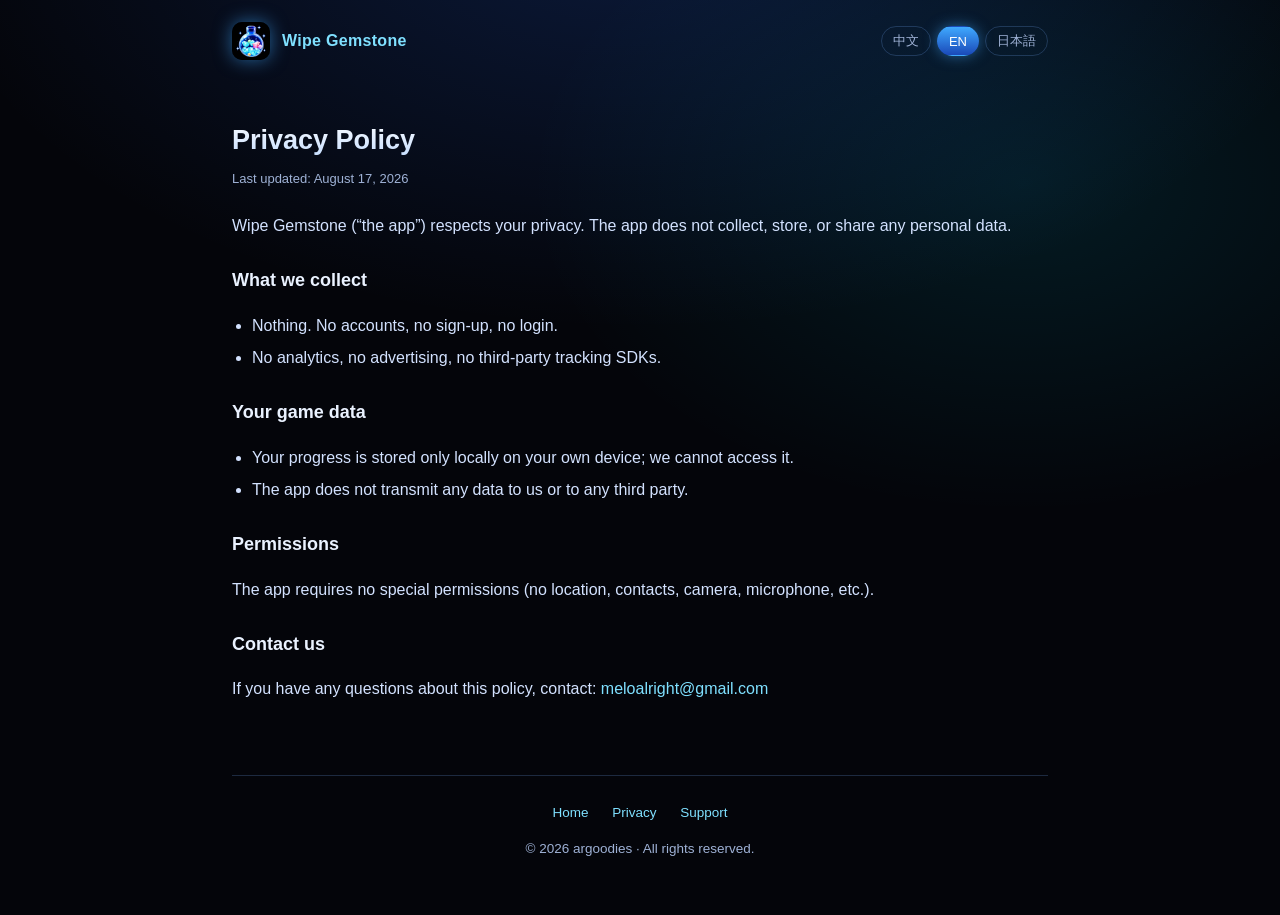
==== public/privacy.html @ daa51f71 "Landing / privacy / support pages for Wipe Gemstone (zh/en/ja) Static site (nginx on Fly) matching t" ====
<!DOCTYPE html>
<html lang="en">
<head>
<meta charset="utf-8">
<meta name="viewport" content="width=device-width, initial-scale=1">
<title>Privacy Policy · Wipe Gemstone</title>
<link rel="icon" href="icon.png">
<link rel="stylesheet" href="style.css">
</head>
<body>
<div class="wrap">
  <div class="nav">
    <a class="brand" href="index.html"><img src="icon.png" alt="icon"><span data-i18n="brand">Wipe Gemstone</span></a>
    <div class="langs">
      <button data-l="zh">中文</button>
      <button data-l="en">EN</button>
      <button data-l="ja">日本語</button>
    </div>
  </div>

  <div class="page">
    <h2 data-i18n="priv_title">Privacy Policy</h2>
    <div class="updated" data-i18n="priv_updated">Last updated: August 17, 2026</div>
    <p data-i18n="priv_p1"></p>

    <h3 data-i18n="priv_h1">What we collect</h3>
    <ul>
      <li data-i18n="priv_l1a"></li>
      <li data-i18n="priv_l1b"></li>
    </ul>

    <h3 data-i18n="priv_h2">Your game data</h3>
    <ul>
      <li data-i18n="priv_l2a"></li>
      <li data-i18n="priv_l2b"></li>
    </ul>

    <h3 data-i18n="priv_h3">Permissions</h3>
    <p data-i18n="priv_p3"></p>

    <h3 data-i18n="priv_h4">Contact us</h3>
    <p><span data-i18n="priv_p4"></span> <a href="mailto:meloalright@gmail.com">meloalright@gmail.com</a></p>
  </div>

  <div class="foot">
    <div>
      <a href="index.html" data-i18n="nav_home">Home</a>
      <a href="privacy.html" data-i18n="nav_privacy">Privacy</a>
      <a href="support.html" data-i18n="nav_support">Support</a>
    </div>
    <p>© 2026 argoodies · <span data-i18n="foot_rights">All rights reserved.</span></p>
  </div>
</div>
<script src="i18n.js"></script>
</body>
</html>
---- public/style.css ----
:root{
  --bg:#04050a; --bg2:#0a0f1e;
  --blue:#3fa9ff; --cyan:#7fe0ff; --deep:#1a49b8;
  --text:#eaf2ff; --muted:#9fb2d6; --card:rgba(30,52,110,.28);
  --line:rgba(120,175,255,.22);
}
*{box-sizing:border-box}
html,body{margin:0;padding:0}
body{
  background:
    radial-gradient(1200px 700px at 50% -10%, rgba(40,110,255,.20), transparent 60%),
    radial-gradient(900px 600px at 80% 20%, rgba(0,220,255,.10), transparent 55%),
    var(--bg);
  color:var(--text);
  font-family:-apple-system,BlinkMacSystemFont,"Segoe UI","PingFang SC","Hiragino Sans","Noto Sans CJK SC",sans-serif;
  line-height:1.7; min-height:100vh;
  -webkit-font-smoothing:antialiased;
}
a{color:var(--cyan);text-decoration:none}
a:hover{text-decoration:underline}
.wrap{max-width:860px;margin:0 auto;padding:0 22px}

/* top bar */
.nav{display:flex;align-items:center;justify-content:space-between;padding:22px 0}
.brand{display:flex;align-items:center;gap:12px;font-weight:700;letter-spacing:.3px}
.brand img{width:38px;height:38px;border-radius:10px;box-shadow:0 0 18px rgba(63,169,255,.55)}
.langs{display:flex;gap:6px}
.langs button{
  background:transparent;border:1px solid var(--line);color:var(--muted);
  padding:5px 11px;border-radius:999px;cursor:pointer;font-size:13px;transition:.2s;
}
.langs button:hover{color:var(--text);border-color:var(--blue)}
.langs button.on{background:linear-gradient(180deg,var(--blue),var(--deep));color:#fff;border-color:transparent;box-shadow:0 0 14px rgba(63,169,255,.5)}

/* hero */
.hero{text-align:center;padding:46px 0 30px}
.hero .gem{width:132px;height:132px;border-radius:28px;box-shadow:0 0 60px rgba(63,169,255,.55),0 0 120px rgba(0,180,255,.28)}
.hero h1{font-size:38px;margin:22px 0 6px;letter-spacing:.5px;
  background:linear-gradient(180deg,#fff,#bcd8ff);-webkit-background-clip:text;background-clip:text;color:transparent}
.hero p.sub{color:var(--muted);font-size:17px;margin:0 auto;max-width:520px}
.cta{display:flex;gap:14px;justify-content:center;flex-wrap:wrap;margin:30px 0 4px}
.btn{
  display:inline-block;padding:12px 26px;border-radius:999px;font-weight:600;font-size:15px;
  background:linear-gradient(180deg,var(--blue),var(--deep));color:#fff;
  box-shadow:0 6px 26px rgba(40,110,255,.45);transition:.2s;border:1px solid transparent;
}
.btn:hover{transform:translateY(-2px);text-decoration:none;box-shadow:0 10px 34px rgba(40,110,255,.6)}
.btn.ghost{background:transparent;border-color:var(--line);color:var(--text);box-shadow:none}
.btn.ghost:hover{border-color:var(--blue)}

/* features */
.grid{display:grid;grid-template-columns:repeat(2,1fr);gap:16px;margin:40px 0}
.card{background:var(--card);border:1px solid var(--line);border-radius:18px;padding:20px 22px;backdrop-filter:blur(6px)}
.card h3{margin:0 0 6px;font-size:17px}
.card p{margin:0;color:var(--muted);font-size:14.5px}

/* content pages */
.page{padding:30px 0 10px}
.page h2{font-size:27px;margin:6px 0 4px;
  background:linear-gradient(180deg,#fff,#bcd8ff);-webkit-background-clip:text;background-clip:text;color:transparent}
.page .updated{color:var(--muted);font-size:13px;margin-bottom:22px}
.page h3{font-size:18px;margin:26px 0 6px}
.page p{color:#d3e2ff}
.page ul{color:#d3e2ff;padding-left:20px}
.page li{margin:5px 0}

/* footer */
.foot{border-top:1px solid var(--line);margin-top:46px;padding:26px 0 40px;text-align:center;color:var(--muted);font-size:13.5px}
.foot a{margin:0 10px}
.hide{display:none}
@media(max-width:640px){.grid{grid-template-columns:1fr}.hero h1{font-size:31px}}
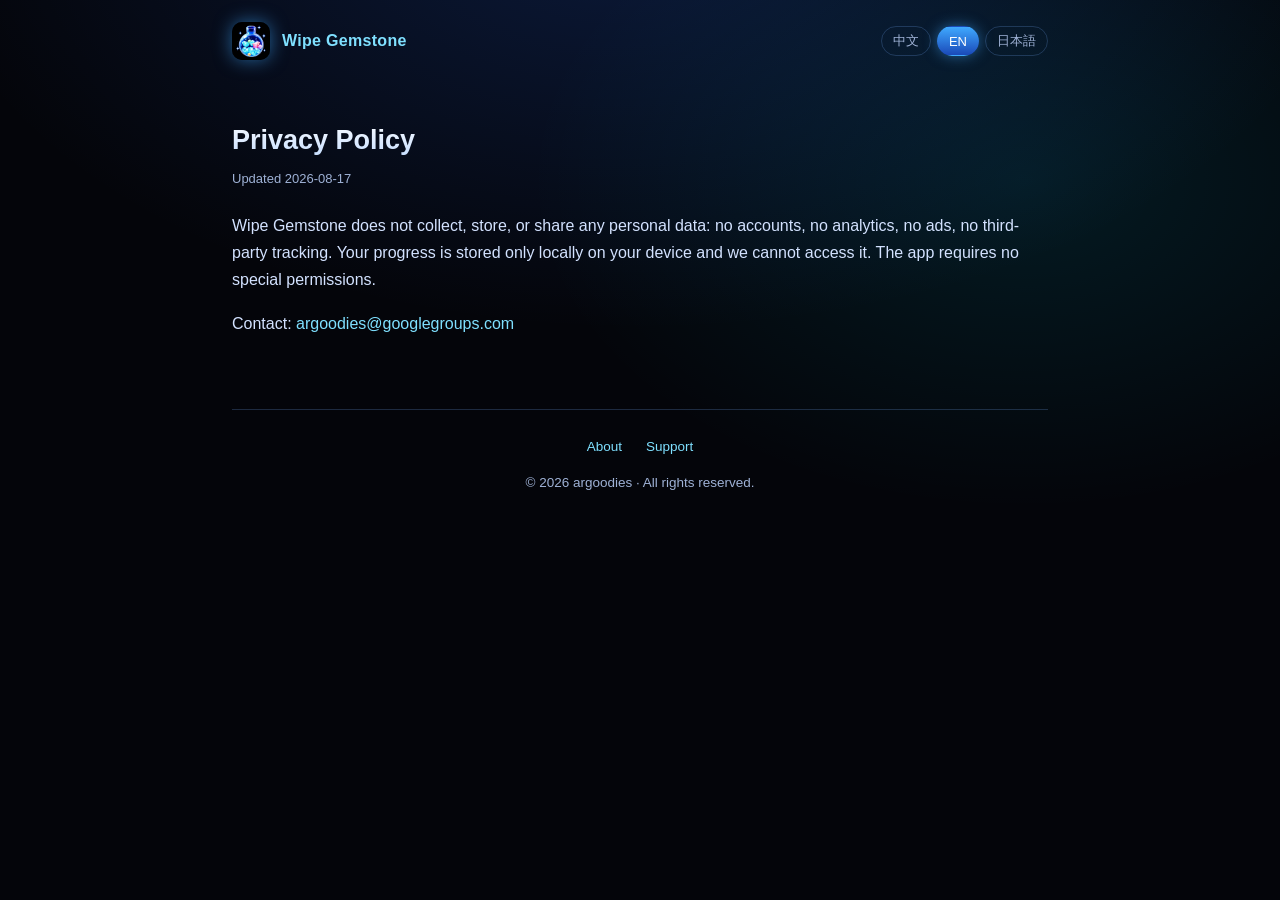
==== commit 847ef61c: "Back to three separate one-screen pages (about / privacy / support) Each page is its own concise sin" ====
--- a/public/privacy.html
+++ b/public/privacy.html
@@ -19,33 +19,15 @@
   </div>
 
   <div class="page">
-    <h2 data-i18n="priv_title">Privacy Policy</h2>
-    <div class="updated" data-i18n="priv_updated">Last updated: August 17, 2026</div>
-    <p data-i18n="priv_p1"></p>
-
-    <h3 data-i18n="priv_h1">What we collect</h3>
-    <ul>
-      <li data-i18n="priv_l1a"></li>
-      <li data-i18n="priv_l1b"></li>
-    </ul>
-
-    <h3 data-i18n="priv_h2">Your game data</h3>
-    <ul>
-      <li data-i18n="priv_l2a"></li>
-      <li data-i18n="priv_l2b"></li>
-    </ul>
-
-    <h3 data-i18n="priv_h3">Permissions</h3>
-    <p data-i18n="priv_p3"></p>
-
-    <h3 data-i18n="priv_h4">Contact us</h3>
-    <p><span data-i18n="priv_p4"></span> <a href="mailto:meloalright@gmail.com">meloalright@gmail.com</a></p>
+    <h2 data-i18n="priv_t">Privacy Policy</h2>
+    <div class="updated" data-i18n="priv_updated">Updated 2026-08-17</div>
+    <p data-i18n="priv_p"></p>
+    <p><span data-i18n="contact">Contact</span>: <a data-email href="mailto:argoodies@googlegroups.com">argoodies@googlegroups.com</a></p>
   </div>
 
   <div class="foot">
     <div>
-      <a href="index.html" data-i18n="nav_home">Home</a>
-      <a href="privacy.html" data-i18n="nav_privacy">Privacy</a>
+      <a href="index.html" data-i18n="nav_about">About</a>
       <a href="support.html" data-i18n="nav_support">Support</a>
     </div>
     <p>© 2026 argoodies · <span data-i18n="foot_rights">All rights reserved.</span></p>
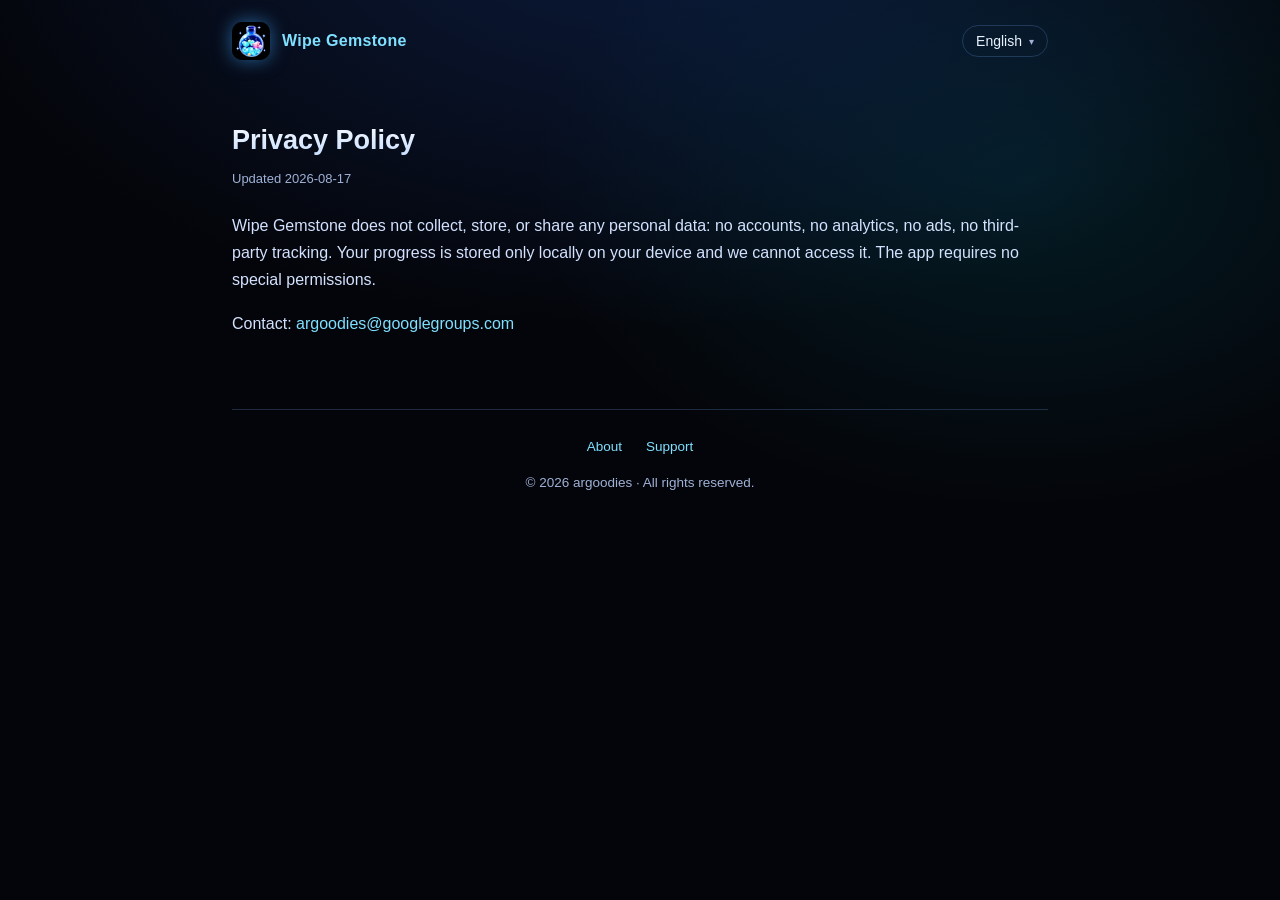
==== commit 9e85ef4f: "Home: drop game intro; language switch becomes a click dropdown - Index page is now just icon + name" ====
--- a/public/privacy.html
+++ b/public/privacy.html
@@ -11,10 +11,13 @@
 <div class="wrap">
   <div class="nav">
     <a class="brand" href="index.html"><img src="icon.png" alt="icon"><span data-i18n="brand">Wipe Gemstone</span></a>
-    <div class="langs">
-      <button data-l="zh">中文</button>
-      <button data-l="en">EN</button>
-      <button data-l="ja">日本語</button>
+    <div class="lang">
+      <button class="lang-btn" id="langBtn"><span id="langCur">中文</span><span class="arrow">▾</span></button>
+      <div class="lang-menu" id="langMenu">
+        <button data-l="zh">中文</button>
+        <button data-l="en">English</button>
+        <button data-l="ja">日本語</button>
+      </div>
     </div>
   </div>
 
--- a/public/style.css
+++ b/public/style.css
@@ -24,13 +24,28 @@
 .nav{display:flex;align-items:center;justify-content:space-between;padding:22px 0}
 .brand{display:flex;align-items:center;gap:12px;font-weight:700;letter-spacing:.3px}
 .brand img{width:38px;height:38px;border-radius:10px;box-shadow:0 0 18px rgba(63,169,255,.55)}
-.langs{display:flex;gap:6px}
-.langs button{
-  background:transparent;border:1px solid var(--line);color:var(--muted);
-  padding:5px 11px;border-radius:999px;cursor:pointer;font-size:13px;transition:.2s;
+/* 语言下拉：点击展开列表 */
+.lang{position:relative}
+.lang-btn{
+  display:flex;align-items:center;gap:7px;
+  background:transparent;border:1px solid var(--line);color:var(--text);
+  padding:7px 13px;border-radius:999px;cursor:pointer;font-size:14px;transition:.2s;
 }
-.langs button:hover{color:var(--text);border-color:var(--blue)}
-.langs button.on{background:linear-gradient(180deg,var(--blue),var(--deep));color:#fff;border-color:transparent;box-shadow:0 0 14px rgba(63,169,255,.5)}
+.lang-btn:hover{border-color:var(--blue)}
+.lang-btn .arrow{font-size:10px;color:var(--muted);transition:transform .2s}
+.lang.open .lang-btn .arrow{transform:rotate(180deg)}
+.lang-menu{
+  position:absolute;right:0;top:calc(100% + 8px);min-width:132px;z-index:20;
+  background:#0b1226;border:1px solid var(--line);border-radius:14px;padding:6px;
+  box-shadow:0 14px 40px rgba(0,0,0,.55);display:none;
+}
+.lang.open .lang-menu{display:block}
+.lang-menu button{
+  display:block;width:100%;text-align:left;background:transparent;border:0;color:var(--muted);
+  padding:9px 12px;border-radius:9px;cursor:pointer;font-size:14px;transition:.15s;
+}
+.lang-menu button:hover{background:rgba(63,169,255,.14);color:var(--text)}
+.lang-menu button.on{color:#fff;background:linear-gradient(180deg,var(--blue),var(--deep))}
 
 /* hero */
 .hero{text-align:center;padding:46px 0 30px}
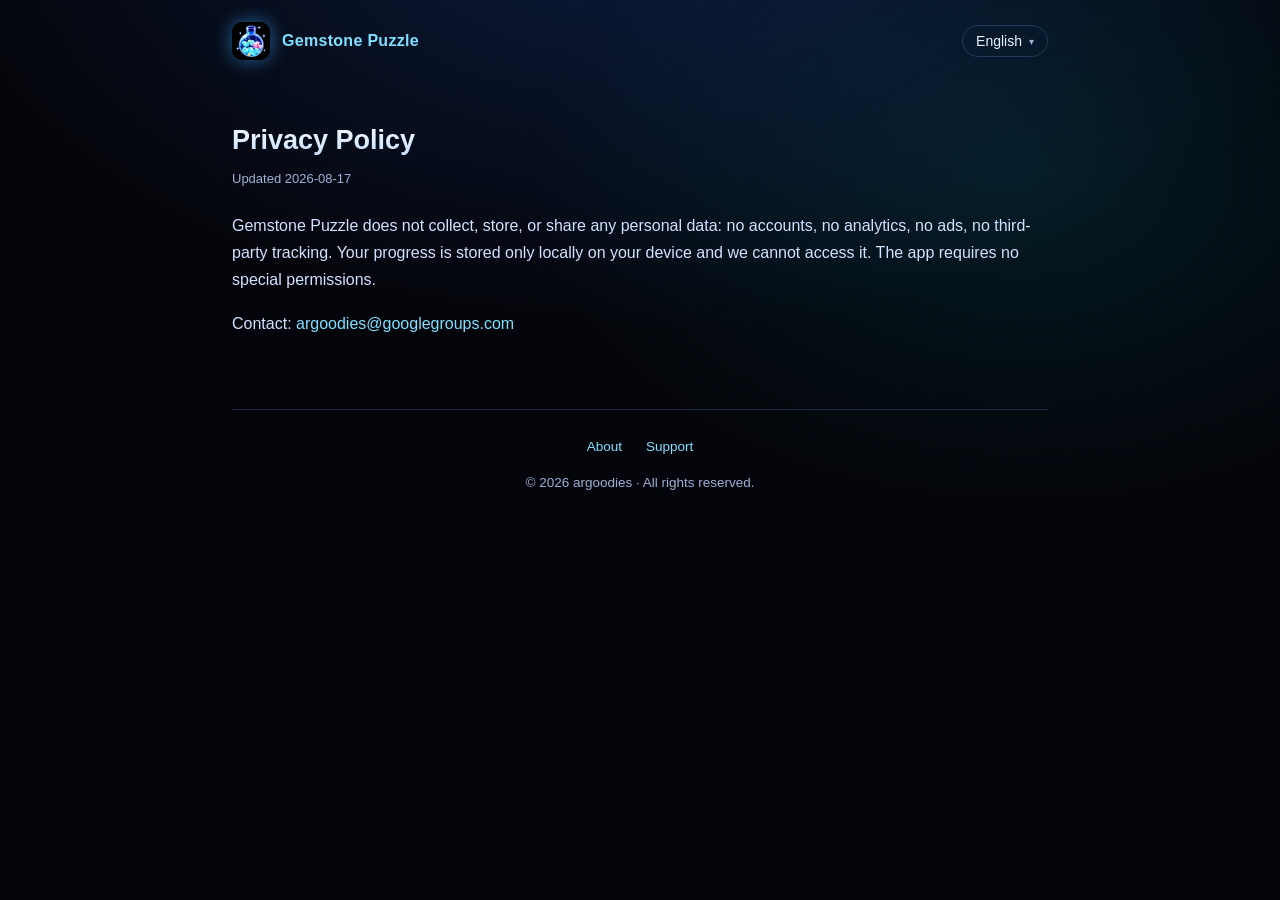
==== commit d0a67cae: "English name: Wipe Gemstone -> Gemstone Puzzle Co-Authored-By: Claude Opus 4.8 <noreply@anthropic.co" ====
--- a/public/privacy.html
+++ b/public/privacy.html
@@ -3,14 +3,14 @@
 <head>
 <meta charset="utf-8">
 <meta name="viewport" content="width=device-width, initial-scale=1">
-<title>Privacy Policy · Wipe Gemstone</title>
+<title>Privacy Policy · Gemstone Puzzle</title>
 <link rel="icon" href="icon.png">
 <link rel="stylesheet" href="style.css">
 </head>
 <body>
 <div class="wrap">
   <div class="nav">
-    <a class="brand" href="index.html"><img src="icon.png" alt="icon"><span data-i18n="brand">Wipe Gemstone</span></a>
+    <a class="brand" href="index.html"><img src="icon.png" alt="icon"><span data-i18n="brand">Gemstone Puzzle</span></a>
     <div class="lang">
       <button class="lang-btn" id="langBtn"><span id="langCur">中文</span><span class="arrow">▾</span></button>
       <div class="lang-menu" id="langMenu">
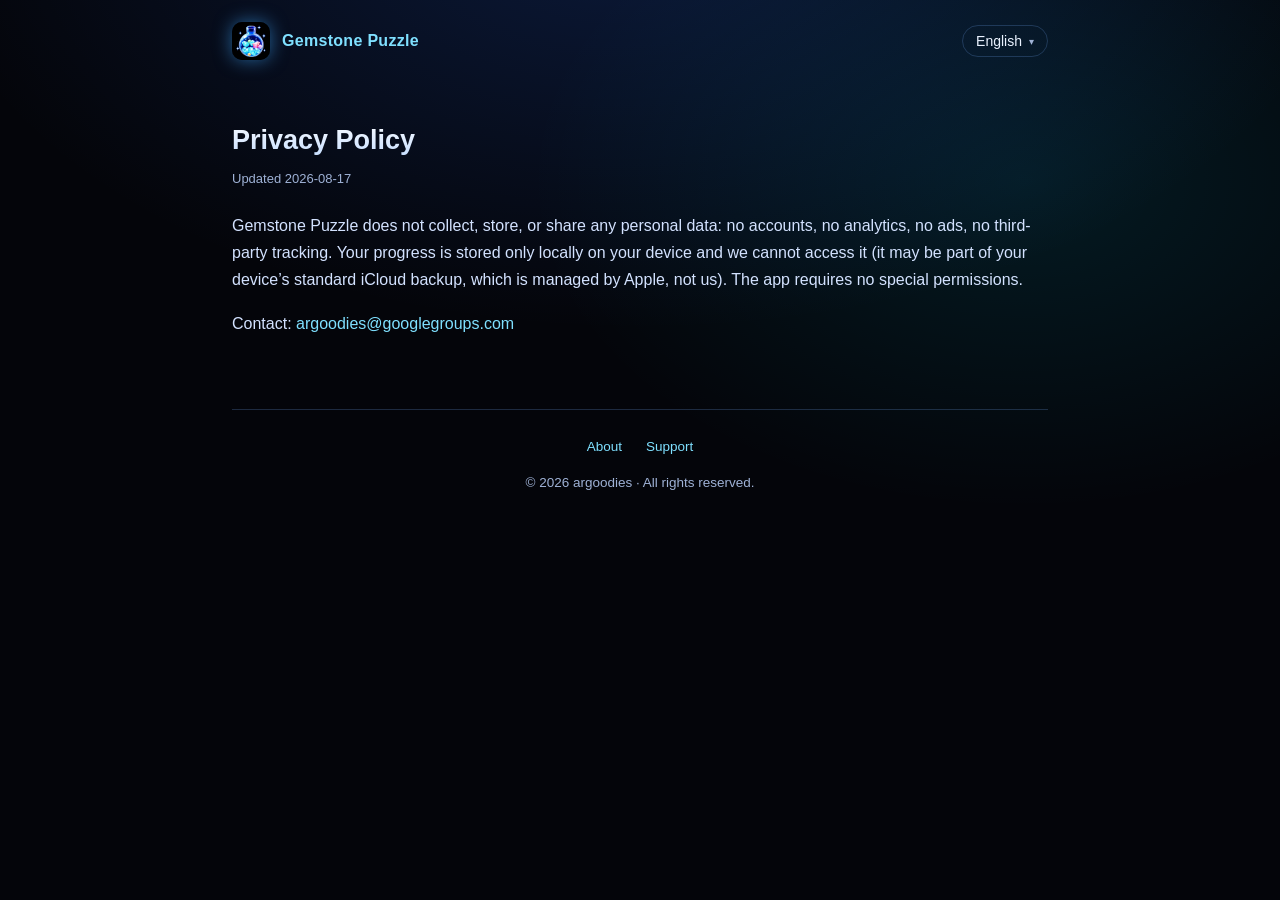
==== commit 6c991b85: "Site: default to English; language order English / 中文 / 日本語 Co-Authored-By: Claude Opus 4.8 <noreply" ====
--- a/public/privacy.html
+++ b/public/privacy.html
@@ -12,10 +12,10 @@
   <div class="nav">
     <a class="brand" href="index.html"><img src="icon.png" alt="icon"><span data-i18n="brand">Gemstone Puzzle</span></a>
     <div class="lang">
-      <button class="lang-btn" id="langBtn"><span id="langCur">中文</span><span class="arrow">▾</span></button>
+      <button class="lang-btn" id="langBtn"><span id="langCur">English</span><span class="arrow">▾</span></button>
       <div class="lang-menu" id="langMenu">
+        <button data-l="en">English</button>
         <button data-l="zh">中文</button>
-        <button data-l="en">English</button>
         <button data-l="ja">日本語</button>
       </div>
     </div>
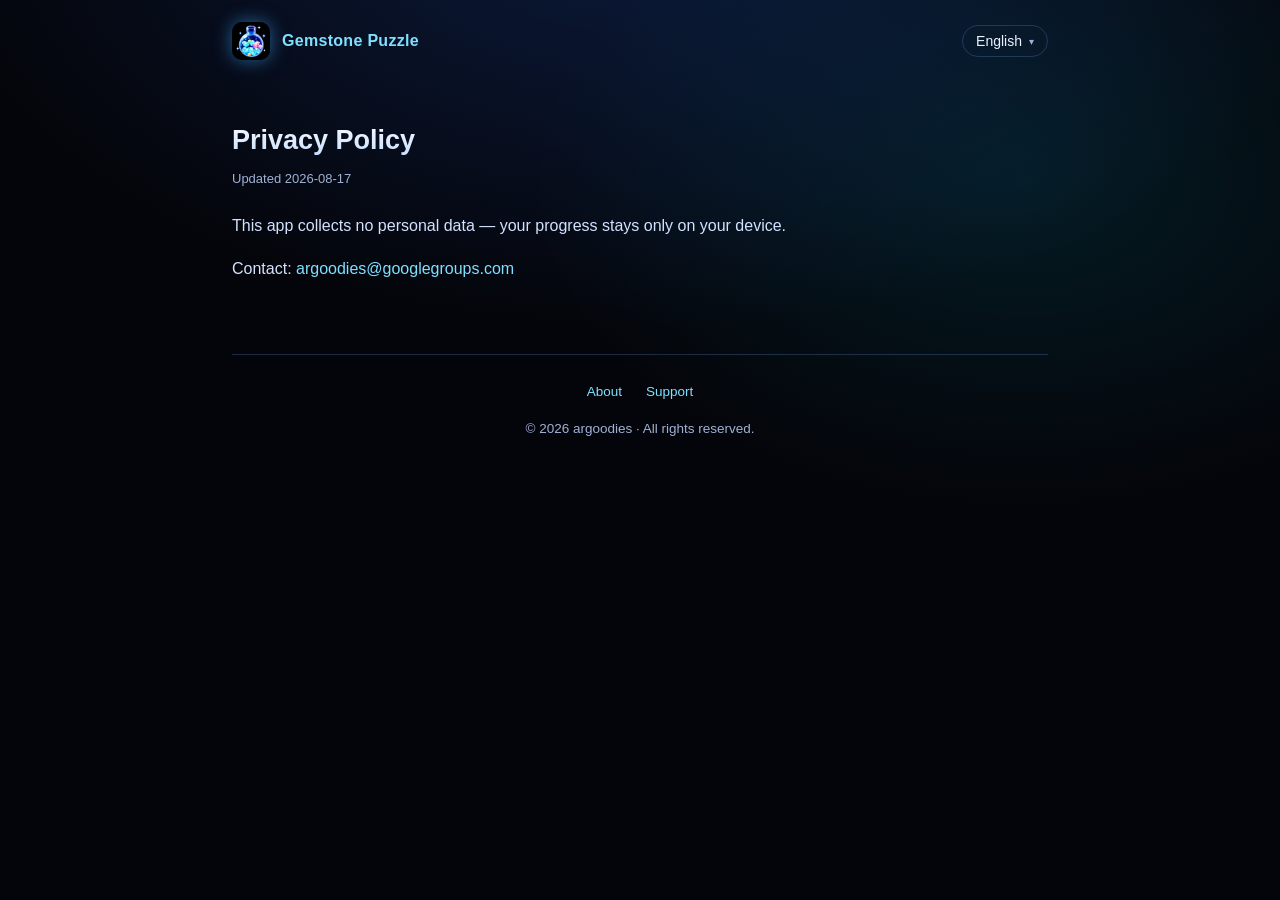
==== commit ec475131: "Privacy/Support: 4 languages + one-sentence copy Add 繁體中文 to both pages' language menus, shorten pri" ====
--- a/public/privacy.html
+++ b/public/privacy.html
@@ -15,7 +15,8 @@
       <button class="lang-btn" id="langBtn"><span id="langCur">English</span><span class="arrow">▾</span></button>
       <div class="lang-menu" id="langMenu">
         <button data-l="en">English</button>
-        <button data-l="zh">中文</button>
+        <button data-l="zh">简体中文</button>
+        <button data-l="zh-Hant">繁體中文</button>
         <button data-l="ja">日本語</button>
       </div>
     </div>
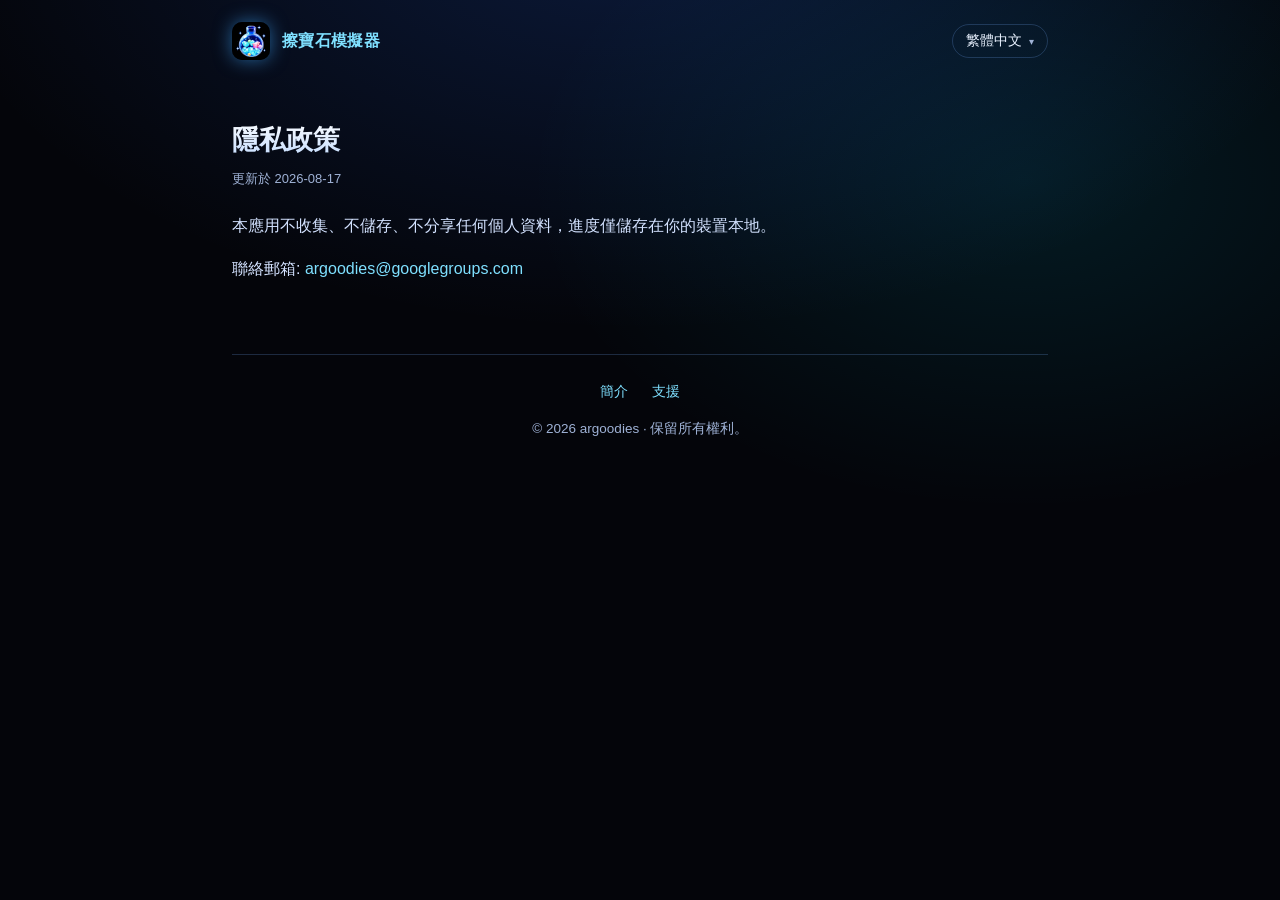
==== commit 231a903a: "Links: Traditional Chinese first (default locale + menu order) Default locale en -> zh-Hant, move 繁體" ====
--- a/public/privacy.html
+++ b/public/privacy.html
@@ -1,5 +1,5 @@
 <!DOCTYPE html>
-<html lang="en">
+<html lang="zh-Hant">
 <head>
 <meta charset="utf-8">
 <meta name="viewport" content="width=device-width, initial-scale=1">
@@ -10,13 +10,13 @@
 <body>
 <div class="wrap">
   <div class="nav">
-    <a class="brand" href="index.html"><img src="icon.png" alt="icon"><span data-i18n="brand">Gemstone Puzzle</span></a>
+    <a class="brand" href="index.html"><img src="icon.png" alt="icon"><span data-i18n="brand">擦寶石模擬器</span></a>
     <div class="lang">
-      <button class="lang-btn" id="langBtn"><span id="langCur">English</span><span class="arrow">▾</span></button>
+      <button class="lang-btn" id="langBtn"><span id="langCur">繁體中文</span><span class="arrow">▾</span></button>
       <div class="lang-menu" id="langMenu">
+        <button data-l="zh-Hant">繁體中文</button>
+        <button data-l="zh">简体中文</button>
         <button data-l="en">English</button>
-        <button data-l="zh">简体中文</button>
-        <button data-l="zh-Hant">繁體中文</button>
         <button data-l="ja">日本語</button>
       </div>
     </div>
